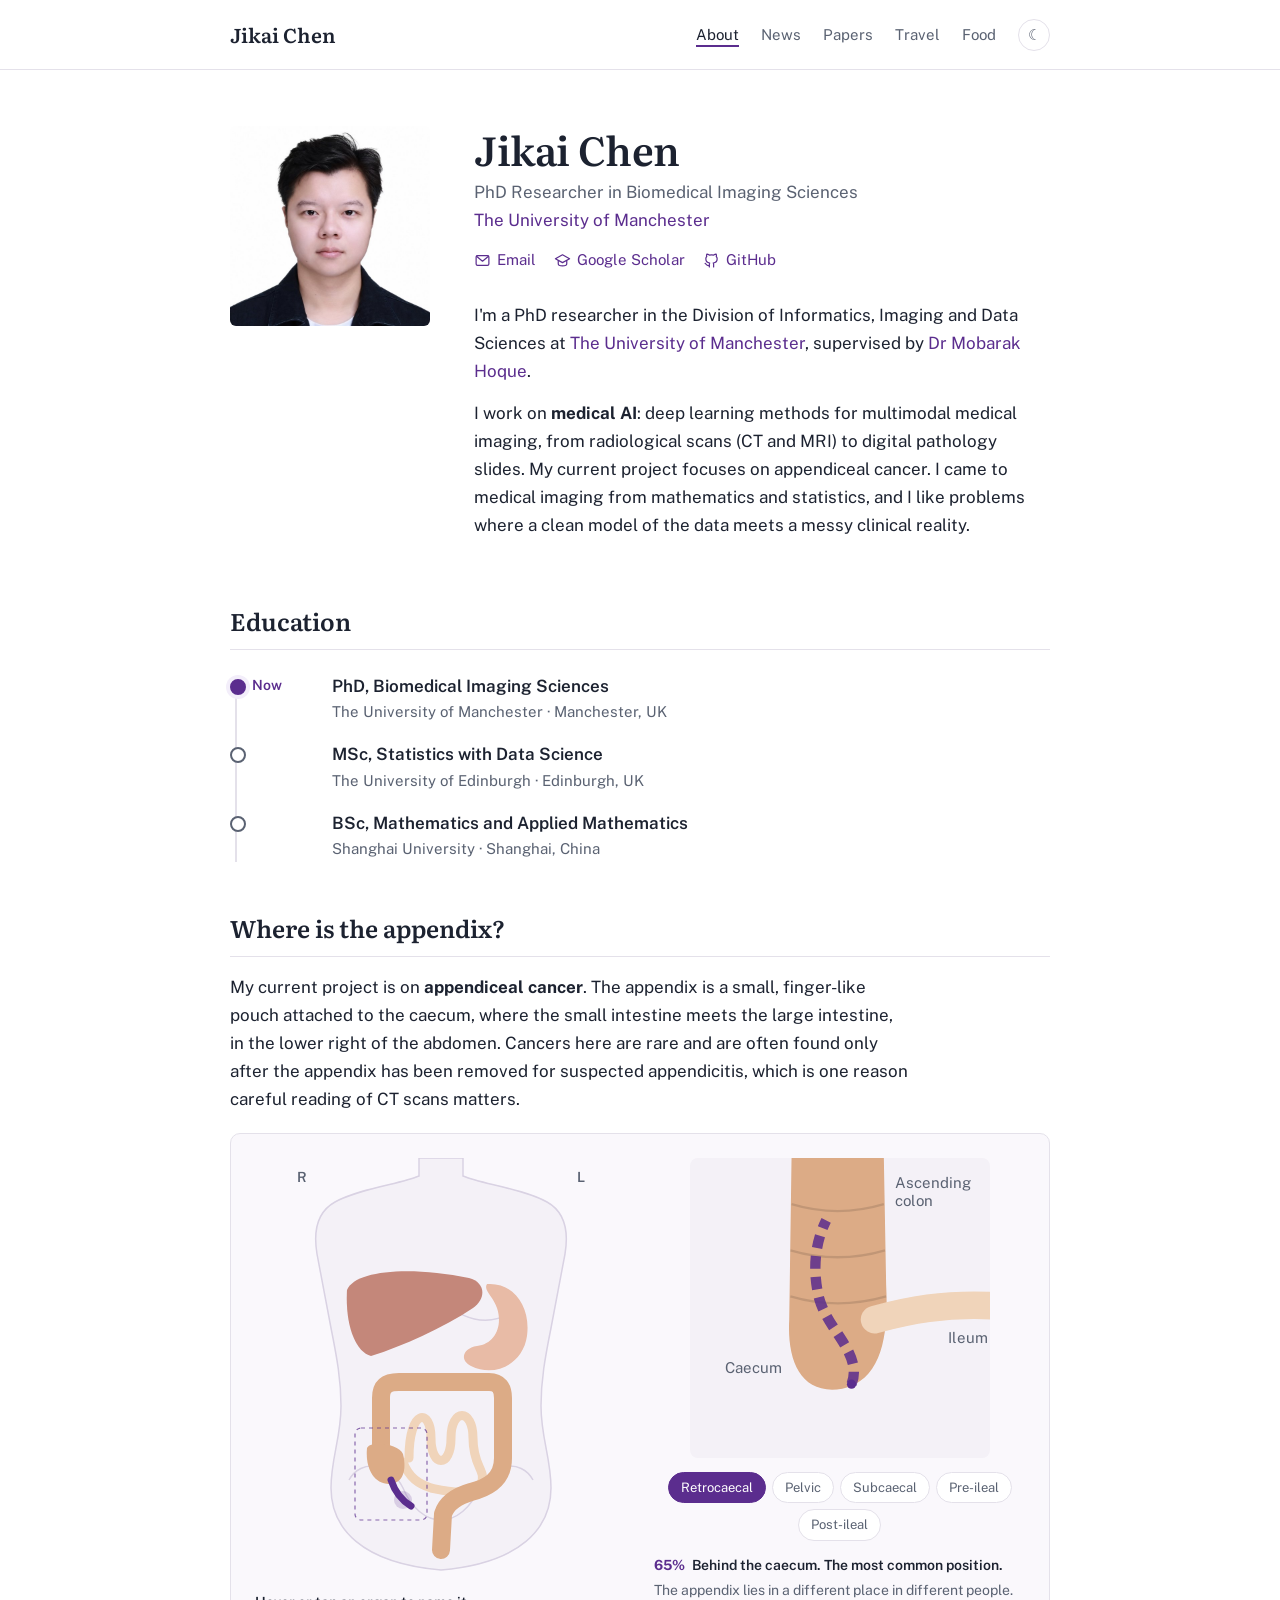
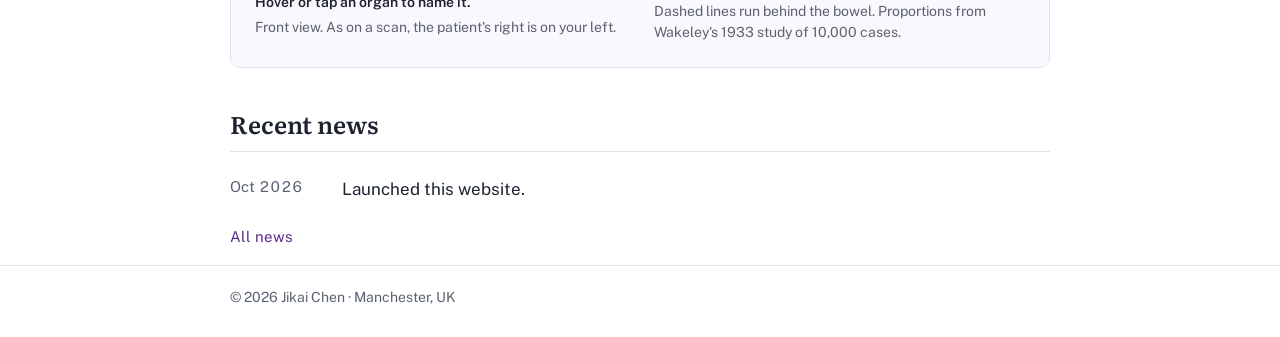
==== index.html @ f4ec5628 "Add files via upload" ====
<!doctype html>
<html lang="en">
<head>
  <meta charset="utf-8">
  <meta name="viewport" content="width=device-width, initial-scale=1">
  <title>Jikai Chen</title>
  <meta name="description" content="Jikai Chen — PhD researcher in Biomedical Imaging Sciences at The University of Manchester, working on medical AI and multimodal medical imaging.">
  <link rel="preconnect" href="https://fonts.googleapis.com">
  <link rel="preconnect" href="https://fonts.gstatic.com" crossorigin>
  <link href="https://fonts.googleapis.com/css2?family=Literata:opsz,wght@7..72,500;7..72,600&family=Public+Sans:wght@400;600&display=swap" rel="stylesheet">
  <link rel="stylesheet" href="css/style.css">
  <script src="js/main.js"></script>
  <script src="js/anatomy.js"></script>
</head>
<body>

<header class="site-header">
  <div class="wrap">
    <a class="site-name" href="index.html">Jikai Chen</a>
    <nav>
      <ul>
        <li><a href="index.html" aria-current="page">About</a></li>
        <li><a href="news.html">News</a></li>
        <li><a href="publications.html">Papers</a></li>
        <li><a href="travel.html">Travel</a></li>
        <li><a href="food.html">Food</a></li>
        <li><button class="theme-toggle" type="button" aria-label="Toggle dark mode">☾</button></li>
      </ul>
    </nav>
  </div>
</header>

<main class="wrap">

  <section class="intro" aria-label="About">
    <img src="images/photo.jpg" alt="Photo of Jikai Chen" width="600" height="600">
    <div>
      <h1>Jikai Chen</h1>
      <p class="role">PhD Researcher in Biomedical Imaging Sciences<br>
        <a href="https://www.manchester.ac.uk/">The University of Manchester</a></p>

      <ul class="links">
        <li><a href="mailto:jikai.chen@postgrad.manchester.ac.uk">
          <svg viewBox="0 0 24 24" aria-hidden="true"><rect x="3" y="5" width="18" height="14" rx="2"/><path d="m3.5 6 8.5 7 8.5-7"/></svg>Email</a></li>
        <li><a href="https://scholar.google.com/citations?user=FA1z700AAAAJ&amp;hl=en">
          <svg viewBox="0 0 24 24" aria-hidden="true"><path d="M2 9.5 12 4l10 5.5-10 5.5z"/><path d="M6 12v4.5c0 1.5 2.7 3 6 3s6-1.5 6-3V12"/></svg>Google Scholar</a></li>
        <li><a href="https://github.com/JikaiChen2002">
          <svg viewBox="0 0 24 24" aria-hidden="true"><path d="M9 19c-4.3 1.4-4.3-2.5-6-3m12 5v-3.5c0-1 .1-1.4-.5-2 2.8-.3 5.5-1.4 5.5-6a4.6 4.6 0 0 0-1.3-3.2 4.2 4.2 0 0 0-.1-3.2s-1.1-.3-3.5 1.3a12.3 12.3 0 0 0-6.2 0C6.5 2.8 5.4 3.1 5.4 3.1a4.2 4.2 0 0 0-.1 3.2A4.6 4.6 0 0 0 4 9.5c0 4.6 2.7 5.7 5.5 6-.6.6-.6 1.2-.5 2V21"/></svg>GitHub</a></li>
      </ul>

      <p>
        I'm a PhD researcher in the Division of Informatics, Imaging and Data Sciences
        at <a href="https://www.manchester.ac.uk/">The University of Manchester</a>,
        supervised by
        <!-- ✏️ 导师链接：现在指向 Google Scholar，可换成他的个人主页或曼大主页 -->
        <a href="https://scholar.google.com/citations?user=QUwym50AAAAJ&amp;hl=en">Dr Mobarak Hoque</a>.
      </p>
      <!-- ✏️ 最后一句是我替你写的个人风格句，不喜欢可以改掉或删掉 -->
      <p>
        I work on <strong>medical AI</strong>: deep learning methods for multimodal medical imaging,
        from radiological scans (CT and MRI) to digital pathology slides. My current project focuses on
        appendiceal cancer. I came to medical imaging
        from mathematics and statistics, and I like problems where a clean model of the data meets a
        messy clinical reality.
      </p>
    </div>
  </section>

  <section aria-labelledby="edu-heading">
    <h2 id="edu-heading">Education</h2>
    <!-- ✏️ 可以在 <span class="when"> 里加上年份，例如 2025–now -->
    <ol class="path">
      <li class="now">
        <span class="when">Now</span>
        <span class="what">PhD, Biomedical Imaging Sciences</span>
        <span class="where">The University of Manchester · Manchester, UK</span>
      </li>
      <li>
        <span class="when"></span>
        <span class="what">MSc, Statistics with Data Science</span>
        <span class="where">The University of Edinburgh · Edinburgh, UK</span>
      </li>
      <li>
        <span class="when"></span>
        <span class="what">BSc, Mathematics and Applied Mathematics</span>
        <span class="where">Shanghai University · Shanghai, China</span>
      </li>
    </ol>
  </section>

  <section aria-labelledby="appx-heading">
    <h2 id="appx-heading">Where is the appendix?</h2>
    <p class="section-lead">
      My current project is on <strong>appendiceal cancer</strong>. The appendix is a small, finger-like
      pouch attached to the caecum, where the small intestine meets the large intestine, in the lower
      right of the abdomen. Cancers here are rare and are often found only after the appendix has been
      removed for suspected appendicitis, which is one reason careful reading of CT scans matters.
    </p>

    <div class="anat" id="anat">
      <figure class="anat-body">
        <svg viewBox="0 0 300 420" role="img" aria-labelledby="anat-title">
          <title id="anat-title">Front view of the abdomen with the appendix highlighted in the lower right</title>
          <path class="a-body" d="M128 0 L128 18 C110 26 70 30 44 44 C26 54 22 72 26 96 L40 170 C46 200 50 222 50 248 C50 280 40 300 40 330 C40 370 70 405 150 412 C230 405 260 370 260 330 C260 300 250 280 250 248 C250 222 254 200 260 170 L274 96 C278 72 274 54 256 44 C230 30 190 26 172 18 L172 0 Z"/>
          <path class="a-faint" d="M72 150 Q110 178 150 142 Q190 178 228 150"/>
          <path class="a-faint" d="M58 322 C70 300 100 305 112 330 C120 350 135 362 150 362 C165 362 180 350 188 330 C200 305 230 300 242 322"/>

          <path class="organ o-liver" tabindex="0" data-name="Liver" d="M56 132 C64 112 120 108 178 120 C194 124 196 140 182 150 C152 170 112 188 80 198 C64 194 54 166 56 132 Z"/>
          <path class="organ o-stomach" tabindex="0" data-name="Stomach" d="M196 126 C222 124 240 148 236 178 C232 206 204 220 180 208 C168 202 172 190 186 188 C204 186 212 168 206 150 C202 138 192 132 196 126 Z"/>
          <path class="organ o-small" tabindex="0" data-name="Small intestine" d="M118 300 C118 250 140 250 140 280 C140 310 160 310 160 280 C160 250 182 250 182 280 C182 310 196 312 190 326 C182 340 150 332 140 330 C128 326 118 320 112 304"/>
          <path class="organ o-colon" tabindex="0" data-name="Large intestine (colon)" d="M90 292 L90 240 C90 228 96 224 108 224 L198 224 C208 224 212 230 212 240 L212 300 C212 322 196 330 180 334 C166 338 156 344 152 356 L150 392"/>
          <path class="organ o-caecum" tabindex="0" data-name="Caecum, the first part of the large intestine" d="M76 290 C74 312 84 326 98 326 C112 326 116 312 112 296 C108 286 80 282 76 290 Z"/>
          <circle class="a-pulse" cx="112" cy="342" r="9"/>
          <path class="organ o-appx" tabindex="0" data-name="Appendix" d="M100 322 C104 334 110 342 120 348"/>
          <rect class="a-zoom" x="64" y="270" width="72" height="92" rx="6"/>

          <text class="a-side" x="6" y="24">R</text>
          <text class="a-side" x="294" y="24" text-anchor="end">L</text>
        </svg>
        <figcaption>
          <span class="anat-name" aria-live="polite">Hover or tap an organ to name it.</span>
          <span class="anat-hint">Front view. As on a scan, the patient's right is on your left.</span>
        </figcaption>
      </figure>

      <figure class="anat-zoom">
        <svg viewBox="0 0 260 260" role="img" aria-labelledby="zoom-title">
          <title id="zoom-title">Close-up of the caecum showing where the appendix can lie</title>
          <path class="z-colon" d="M88 0 L168 0 L170 110 C172 150 168 192 132 200 C96 206 84 176 86 140 Z"/>
          <path class="z-fold" d="M88 40 Q128 52 168 40 M87 80 Q128 92 169 80 M87 120 Q128 132 170 120"/>
          <path class="z-ileum" d="M262 128 C220 126 190 132 160 140"/>
          <path class="z-appx" id="z-appx" d="M140 196 C150 170 120 150 112 122 C106 98 108 74 118 54"/>
          <circle class="z-base" cx="140" cy="196" r="4"/>
          <text class="z-label" x="178" y="26">Ascending</text>
          <text class="z-label" x="178" y="42">colon</text>
          <text class="z-label" x="80" y="186" text-anchor="end">Caecum</text>
          <text class="z-label" x="258" y="160" text-anchor="end">Ileum</text>
        </svg>
        <div class="appx-pos" role="group" aria-label="Appendix position">
          <button type="button" data-pos="retro" aria-pressed="true">Retrocaecal</button>
          <button type="button" data-pos="pelvic" aria-pressed="false">Pelvic</button>
          <button type="button" data-pos="sub" aria-pressed="false">Subcaecal</button>
          <button type="button" data-pos="pre" aria-pressed="false">Pre-ileal</button>
          <button type="button" data-pos="post" aria-pressed="false">Post-ileal</button>
        </div>
        <figcaption>
          <span class="appx-desc" aria-live="polite"><strong>65%</strong> Behind the caecum. The most common position.</span>
          <span class="anat-hint">The appendix lies in a different place in different people. Dashed lines run behind the bowel. Proportions from Wakeley's 1933 study of 10,000 cases.</span>
        </figcaption>
      </figure>
    </div>
  </section>

  <section aria-labelledby="news-heading">
    <h2 id="news-heading">Recent news</h2>
    <!-- ✏️ 只放最近 3–5 条，完整列表在 news.html；新的加在最上面 -->
    <ul class="news">
      <li><time datetime="2026-10">Oct 2026</time><span>Launched this website.</span></li>
    </ul>
    <p class="more"><a href="news.html">All news</a></p>
  </section>

  <!-- ✏️ 有论文后：删掉下面 START 和 END 两行，首页就会显示代表作 -->
  <!-- START
  <section aria-labelledby="pubs-heading">
    <h2 id="pubs-heading">Selected papers</h2>
    <ul class="pubs">
      <li>
        <span class="pub-title">Paper Title Goes Here</span>
        <span class="pub-authors"><span class="me">Jikai Chen</span>, Co-author A, Mobarak Hoque</span>
        <span class="pub-venue"><em>Conference or Journal Name</em>, 2027</span>
        <span class="pub-links"><a href="#">PDF</a><a href="#">Code</a><a href="#">arXiv</a></span>
      </li>
    </ul>
    <p class="more"><a href="publications.html">All papers</a></p>
  </section>
  END -->

</main>

<footer class="site-footer">
  <div class="wrap">© <span id="year">2026</span> Jikai Chen · Manchester, UK</div>
</footer>

</body>
</html>
---- css/style.css ----
/* ---------- 颜色与字体（改这里就能换整个网站的风格） ---------- */
:root {
  --bg: #ffffff;
  --text: #1c2230;
  --muted: #5a6272;
  --accent: #5b2d8e;        /* 曼大紫 */
  --accent-soft: #f3eefa;
  --rule: #e4e1ea;
  --serif: "Literata", Georgia, serif;
  --sans: "Public Sans", system-ui, -apple-system, "PingFang SC", "Microsoft YaHei", sans-serif;
}
@media (prefers-color-scheme: dark) {
  :root:not([data-theme="light"]) {
    --bg: #16141b; --text: #ebe9f1; --muted: #a29fae;
    --accent: #c2a5ec; --accent-soft: #241f2f; --rule: #2e2a38;
  }
}
:root[data-theme="dark"] {
  --bg: #16141b; --text: #ebe9f1; --muted: #a29fae;
  --accent: #c2a5ec; --accent-soft: #241f2f; --rule: #2e2a38;
}

/* ---------- 基础 ---------- */
* { box-sizing: border-box; }
html { -webkit-text-size-adjust: 100%; }
body {
  margin: 0;
  background: var(--bg);
  color: var(--text);
  font-family: var(--sans);
  font-size: 17px;
  line-height: 1.65;
  min-height: 100vh;
  display: flex;
  flex-direction: column;
}
body > main { flex: 1 0 auto; width: 100%; }
a { color: var(--accent); text-decoration: none; }
a:hover { text-decoration: underline; text-underline-offset: 3px; }
a:focus-visible, button:focus-visible { outline: 2px solid var(--accent); outline-offset: 3px; border-radius: 2px; }
.wrap { max-width: 860px; margin: 0 auto; padding: 0 20px; }

/* ---------- 顶部导航 ---------- */
.site-header { border-bottom: 1px solid var(--rule); }
.site-header .wrap {
  display: flex; align-items: center; justify-content: space-between;
  gap: 16px; padding-top: 18px; padding-bottom: 18px; flex-wrap: wrap;
}
.site-name { font-family: var(--serif); font-size: 20px; font-weight: 600; color: var(--text); }
.site-name:hover { text-decoration: none; color: var(--accent); }
nav ul { list-style: none; margin: 0; padding: 0; display: flex; gap: 22px; flex-wrap: wrap; align-items: center; }
nav a { color: var(--muted); font-size: 15px; }
nav a:hover { color: var(--text); text-decoration: none; }
nav a[aria-current="page"] { color: var(--text); border-bottom: 2px solid var(--accent); padding-bottom: 2px; }
.theme-toggle {
  background: none; border: 1px solid var(--rule); color: var(--muted);
  width: 32px; height: 32px; border-radius: 50%; cursor: pointer; font-size: 15px; line-height: 1;
}
.theme-toggle:hover { color: var(--text); border-color: var(--muted); }

/* ---------- 首页简介 ---------- */
.intro { display: grid; grid-template-columns: 200px 1fr; gap: 44px; padding: 56px 0 12px; align-items: start; }
.intro img { width: 200px; height: 200px; object-fit: cover; border-radius: 6px; }
.intro h1 { font-family: var(--serif); font-size: 40px; font-weight: 600; line-height: 1.15; margin: 0 0 6px; letter-spacing: -0.01em; }
.role { color: var(--muted); margin: 0 0 18px; }
.links { display: flex; flex-wrap: wrap; gap: 8px 18px; margin: 0 0 24px; padding: 0; list-style: none; font-size: 15px; }
.intro p { margin: 0 0 14px; }

/* ---------- 通用区块 ---------- */
main { padding-bottom: 64px; }
section { padding-top: 36px; }
h2 { font-family: var(--serif); font-size: 24px; font-weight: 600; margin: 0 0 16px; padding-bottom: 8px; border-bottom: 1px solid var(--rule); }
.page-title { font-family: var(--serif); font-size: 34px; font-weight: 600; margin: 52px 0 8px; }
.page-lead { color: var(--muted); margin: 0 0 8px; }
.more { font-size: 15px; }

/* 新闻列表 */
.news { list-style: none; margin: 0; padding: 0; }
.news li { display: grid; grid-template-columns: 96px 1fr; gap: 16px; padding: 7px 0; }
.news time { color: var(--muted); font-size: 15px; font-variant-numeric: tabular-nums; }

/* 论文列表 */
.pubs { list-style: none; margin: 0; padding: 0; }
.pubs li { padding: 14px 0; border-bottom: 1px solid var(--rule); }
.pubs li:last-child { border-bottom: none; }
.pub-title { font-weight: 600; display: block; }
.pub-authors, .pub-venue { color: var(--muted); font-size: 15px; display: block; }
.pub-authors .me { color: var(--text); font-weight: 600; }
.pub-venue em { color: var(--text); font-style: italic; }
.pub-links { display: flex; gap: 8px; margin-top: 6px; flex-wrap: wrap; }
.pub-links a {
  font-size: 13px; padding: 1px 9px; border: 1px solid var(--rule); border-radius: 4px; color: var(--muted);
}
.pub-links a:hover { border-color: var(--accent); color: var(--accent); text-decoration: none; }
.year { font-family: var(--serif); font-size: 20px; color: var(--muted); margin: 32px 0 4px; }

/* 链接图标 */
.links a { display: inline-flex; align-items: center; gap: 6px; }
.links svg { width: 17px; height: 17px; fill: none; stroke: currentColor; stroke-width: 1.7; stroke-linecap: round; stroke-linejoin: round; }

.section-lead { margin: 0 0 20px; max-width: 68ch; }

/* ---------- 教育经历时间线 ---------- */
.path { list-style: none; margin: 0; padding: 0 0 0 22px; position: relative; }
.path::before { content: ""; position: absolute; left: 5px; top: 10px; bottom: 10px; width: 2px; background: var(--rule); }
.path li { position: relative; display: grid; grid-template-columns: 64px 1fr; column-gap: 16px; padding: 6px 0 10px; }
.path li::before {
  content: ""; position: absolute; left: -22px; top: 13px; width: 12px; height: 12px;
  border-radius: 50%; background: var(--bg); border: 2px solid var(--muted);
}
.path li.now::before { background: var(--accent); border-color: var(--accent); box-shadow: 0 0 0 4px var(--accent-soft); }
.path .when { grid-row: span 2; color: var(--muted); font-size: 14px; padding-top: 2px; font-variant-numeric: tabular-nums; }
.path .now .when { color: var(--accent); font-weight: 600; }
.path .what { font-weight: 600; }
.path .where { color: var(--muted); font-size: 15px; }

/* ---------- 阑尾图解 ---------- */
.anat {
  --a-body: #f4f1f7; --a-line: #d9d2e3; --a-panel: #faf8fc;
  --liver: #c4877a; --stomach: #e8bba6; --colon: #dcab86; --small: #f0d4ba;
  display: grid; grid-template-columns: 1fr 1fr; gap: 28px;
  background: var(--a-panel); border: 1px solid var(--rule); border-radius: 10px; padding: 24px;
}
:root[data-theme="dark"] .anat { --a-body: #241f2d; --a-line: #3b3448; --a-panel: #1b1822; }
@media (prefers-color-scheme: dark) { :root:not([data-theme="light"]) .anat { --a-body: #241f2d; --a-line: #3b3448; --a-panel: #1b1822; } }
.anat figure { margin: 0; display: flex; flex-direction: column; }
.anat svg { display: block; width: 100%; height: auto; }
.anat-body svg { max-width: 300px; margin: 0 auto; }
.anat-zoom svg { max-width: 300px; margin: 0 auto; background: var(--a-body); border-radius: 8px; }
.anat figcaption { margin-top: 14px; font-size: 14px; line-height: 1.5; }
.anat-name, .appx-desc { display: block; font-weight: 600; color: var(--text); min-height: 1.5em; }
.appx-desc strong { color: var(--accent); margin-right: 4px; }
.anat-hint { display: block; color: var(--muted); margin-top: 4px; }

.a-body { fill: var(--a-body); stroke: var(--a-line); stroke-width: 1.5; }
.a-faint { fill: none; stroke: var(--a-line); stroke-width: 1.5; }
.a-side { font: 600 14px var(--sans); fill: var(--muted); }
.a-zoom { fill: none; stroke: var(--accent); stroke-width: 1.2; stroke-dasharray: 4 4; opacity: .7; }
.organ { cursor: pointer; transition: opacity .15s, filter .15s; outline: none; }
.o-liver { fill: var(--liver); }
.o-stomach { fill: var(--stomach); }
.o-caecum { fill: var(--colon); }
.o-colon { fill: none; stroke: var(--colon); stroke-width: 18; stroke-linecap: round; stroke-linejoin: round; }
.o-small { fill: none; stroke: var(--small); stroke-width: 9; stroke-linecap: round; stroke-linejoin: round; }
.o-appx { fill: none; stroke: var(--accent); stroke-width: 7; stroke-linecap: round; }
.anat-body svg.has-active .organ:not(.is-active) { opacity: .4; }
.organ.is-active { filter: drop-shadow(0 0 3px rgba(91, 45, 142, .45)); }
.a-pulse { fill: var(--accent); opacity: .18; transform-origin: 112px 342px; animation: appx-pulse 2.4s ease-out infinite; }
@keyframes appx-pulse { 0% { transform: scale(.6); opacity: .35; } 100% { transform: scale(2.2); opacity: 0; } }
@media (prefers-reduced-motion: reduce) { .a-pulse { animation: none; opacity: .2; } }

.z-colon { fill: var(--colon); }
.z-fold { fill: none; stroke: rgba(0,0,0,.12); stroke-width: 2; }
.z-ileum { fill: none; stroke: var(--small); stroke-width: 24; stroke-linecap: round; }
.z-appx { fill: none; stroke: var(--accent); stroke-width: 11; stroke-linecap: round; transition: d .45s ease; }
.z-appx.is-behind { stroke-dasharray: 11 7; stroke-linecap: butt; stroke-width: 9; opacity: .85; }
.z-base { fill: var(--accent); }
.z-label { font: 13px var(--sans); fill: var(--muted); }
@media (prefers-reduced-motion: reduce) { .z-appx { transition: none; } }

.appx-pos { display: flex; flex-wrap: wrap; gap: 6px; margin-top: 14px; justify-content: center; }
.appx-pos button {
  font: inherit; font-size: 13px; color: var(--muted); background: var(--bg);
  border: 1px solid var(--rule); border-radius: 999px; padding: 4px 12px; cursor: pointer;
}
.appx-pos button:hover { color: var(--text); border-color: var(--muted); }
.appx-pos button[aria-pressed="true"] { color: #fff; background: var(--accent); border-color: var(--accent); }
:root[data-theme="dark"] .appx-pos button[aria-pressed="true"] { color: #16141b; }
@media (prefers-color-scheme: dark) { :root:not([data-theme="light"]) .appx-pos button[aria-pressed="true"] { color: #16141b; } }

/* ---------- 旅行 ---------- */
.map-wrap { margin: 24px 0 8px; }
.travel-map { height: 380px; border-radius: 10px; border: 1px solid var(--rule); background: var(--accent-soft); z-index: 0; }
.map-legend { display: flex; align-items: center; gap: 8px; font-size: 13px; color: var(--muted); margin: 8px 0 0; }
.map-legend .dot { width: 11px; height: 11px; border-radius: 50%; border: 2px solid var(--accent); display: inline-block; }
.map-legend .dot.lived { background: var(--accent); }
.map-legend .dot.visited { margin-left: 10px; background: transparent; }
.leaflet-container { font-family: var(--sans); }

.place { padding-top: 36px; }
.place-head { display: flex; align-items: baseline; justify-content: space-between; gap: 12px; border-bottom: 1px solid var(--rule); margin-bottom: 10px; }
.place-name { border: none; padding: 0 0 8px; margin: 0; }
.place-country { font-family: var(--sans); font-size: 15px; font-weight: 400; color: var(--muted); margin-left: 10px; }
.place-tag { font-size: 13px; color: var(--accent); white-space: nowrap; }
.place-note { margin: 0 0 14px; color: var(--muted); }

/* 照片网格 */
.photo-grid { display: grid; grid-template-columns: repeat(auto-fill, minmax(200px, 1fr)); gap: 10px; }
.photo { display: block; padding: 0; border: 0; background: var(--accent-soft); border-radius: 6px; overflow: hidden; cursor: zoom-in; aspect-ratio: 4 / 3; width: 100%; }
.photo img { width: 100%; height: 100%; object-fit: cover; display: block; transition: transform .35s ease; }
.photo:hover img { transform: scale(1.04); }
@media (prefers-reduced-motion: reduce) { .photo img { transition: none; } }

/* ---------- 美食 ---------- */
.food-grid { display: grid; grid-template-columns: repeat(auto-fill, minmax(240px, 1fr)); gap: 28px 20px; margin-top: 28px; }
.dish .photo { aspect-ratio: 1; }
.dish-name { font-size: 19px; border: none; padding: 0; margin: 12px 0 2px; }
.dish-where { margin: 0; font-size: 14px; color: var(--muted); }
.dish-note { margin: 6px 0 0; font-size: 15px; }

/* ---------- 照片查看器 ---------- */
.lightbox { border: 0; padding: 0; background: transparent; max-width: 100vw; max-height: 100vh; width: 100vw; height: 100vh; }
.lightbox::backdrop { background: rgba(10, 8, 14, .88); }
.lightbox figure { margin: 0; height: 100%; display: flex; flex-direction: column; align-items: center; justify-content: center; padding: 48px 64px; box-sizing: border-box; }
.lightbox img { max-width: 100%; max-height: calc(100% - 40px); object-fit: contain; border-radius: 4px; }
.lightbox figcaption { color: #e9e6f0; font-size: 15px; margin-top: 12px; text-align: center; }
.lightbox button { position: fixed; background: rgba(255,255,255,.08); color: #fff; border: 0; border-radius: 50%; width: 44px; height: 44px; font-size: 26px; line-height: 1; cursor: pointer; }
.lightbox button:hover { background: rgba(255,255,255,.18); }
.lb-close { top: 16px; right: 16px; }
.lb-prev { left: 12px; top: 50%; transform: translateY(-50%); }
.lb-next { right: 12px; top: 50%; transform: translateY(-50%); }
.lightbox.single .lb-nav { display: none; }

/* ---------- 页脚 ---------- */
.site-footer { border-top: 1px solid var(--rule); color: var(--muted); font-size: 14px; }
.site-footer .wrap { padding-top: 20px; padding-bottom: 28px; }

/* ---------- 手机端 ---------- */
@media (max-width: 640px) {
  body { font-size: 16px; }
  .site-header .wrap { flex-direction: column; align-items: flex-start; gap: 10px; }
  nav ul { gap: 16px; }
  .intro { grid-template-columns: 1fr; gap: 22px; padding-top: 36px; }
  .intro img { width: 132px; height: 132px; }
  .intro h1 { font-size: 32px; }
  .news li { grid-template-columns: 1fr; gap: 0; }
  .page-title { font-size: 28px; margin-top: 36px; }
  .anat { grid-template-columns: 1fr; padding: 18px 14px; gap: 32px; }
  .travel-map { height: 280px; }
  .photo-grid { grid-template-columns: 1fr 1fr; gap: 8px; }
  .food-grid { grid-template-columns: 1fr 1fr; gap: 20px 12px; }
  .dish-name { font-size: 16px; }
  .lightbox figure { padding: 56px 12px; }
  .path li { grid-template-columns: 1fr; }
  .path .when { grid-row: auto; padding-top: 0; }
  .path .when:empty { display: none; }
}
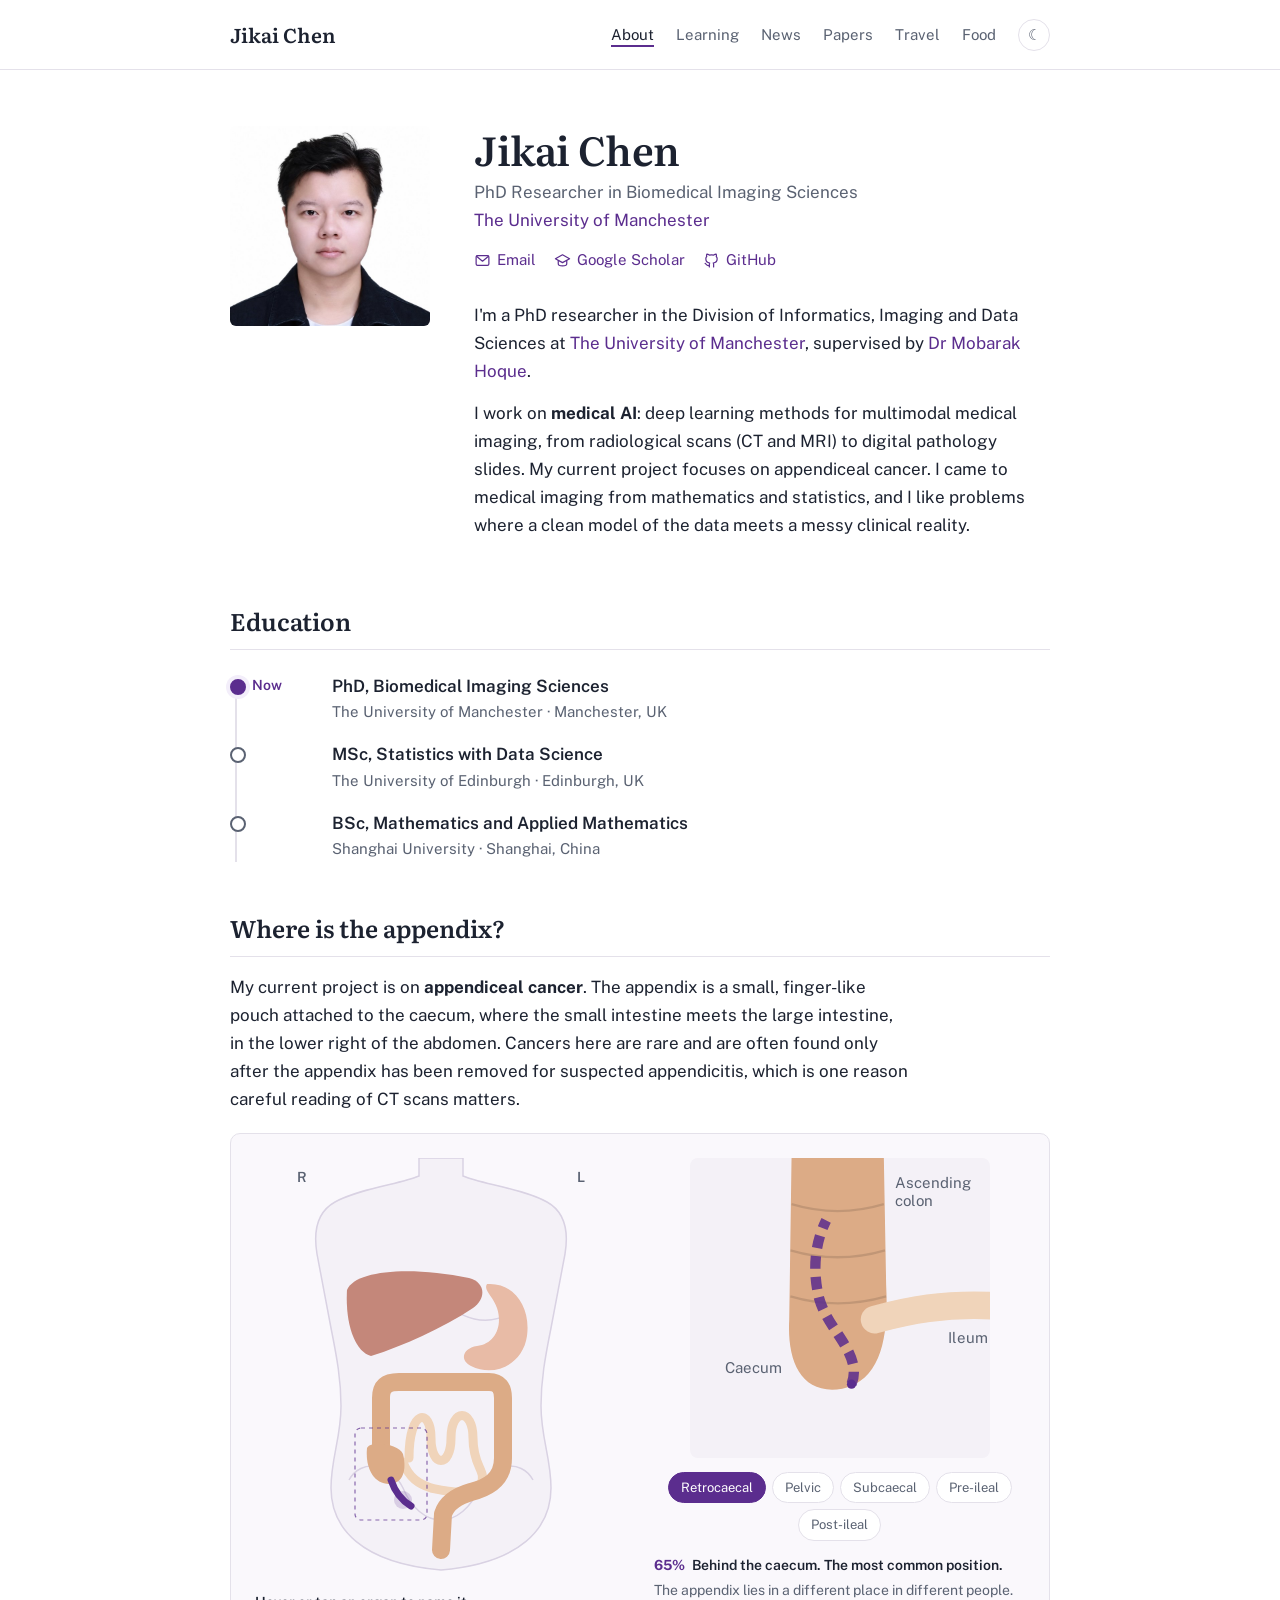
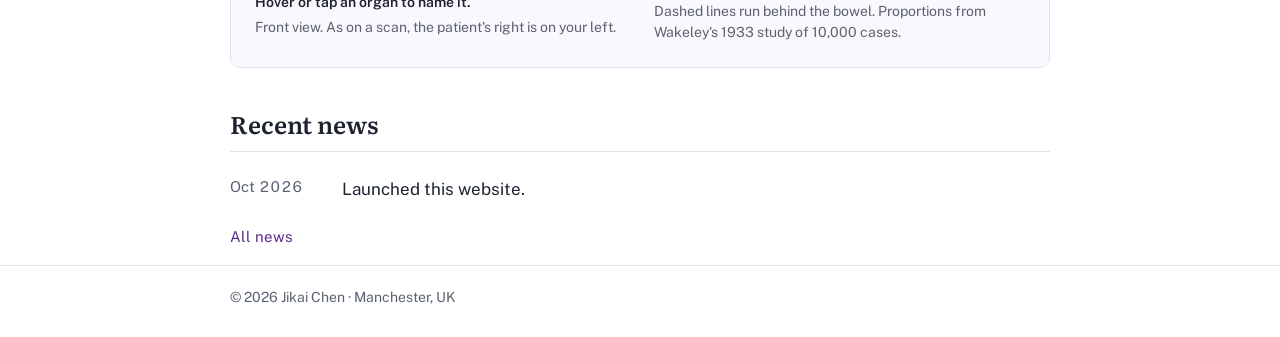
==== commit 2bb74f02: "Add deep learning materials and learning page" ====
--- a/index.html
+++ b/index.html
@@ -20,6 +20,7 @@
     <nav>
       <ul>
         <li><a href="index.html" aria-current="page">About</a></li>
+        <li><a href="learning.html">Learning</a></li>
         <li><a href="news.html">News</a></li>
         <li><a href="publications.html">Papers</a></li>
         <li><a href="travel.html">Travel</a></li>
